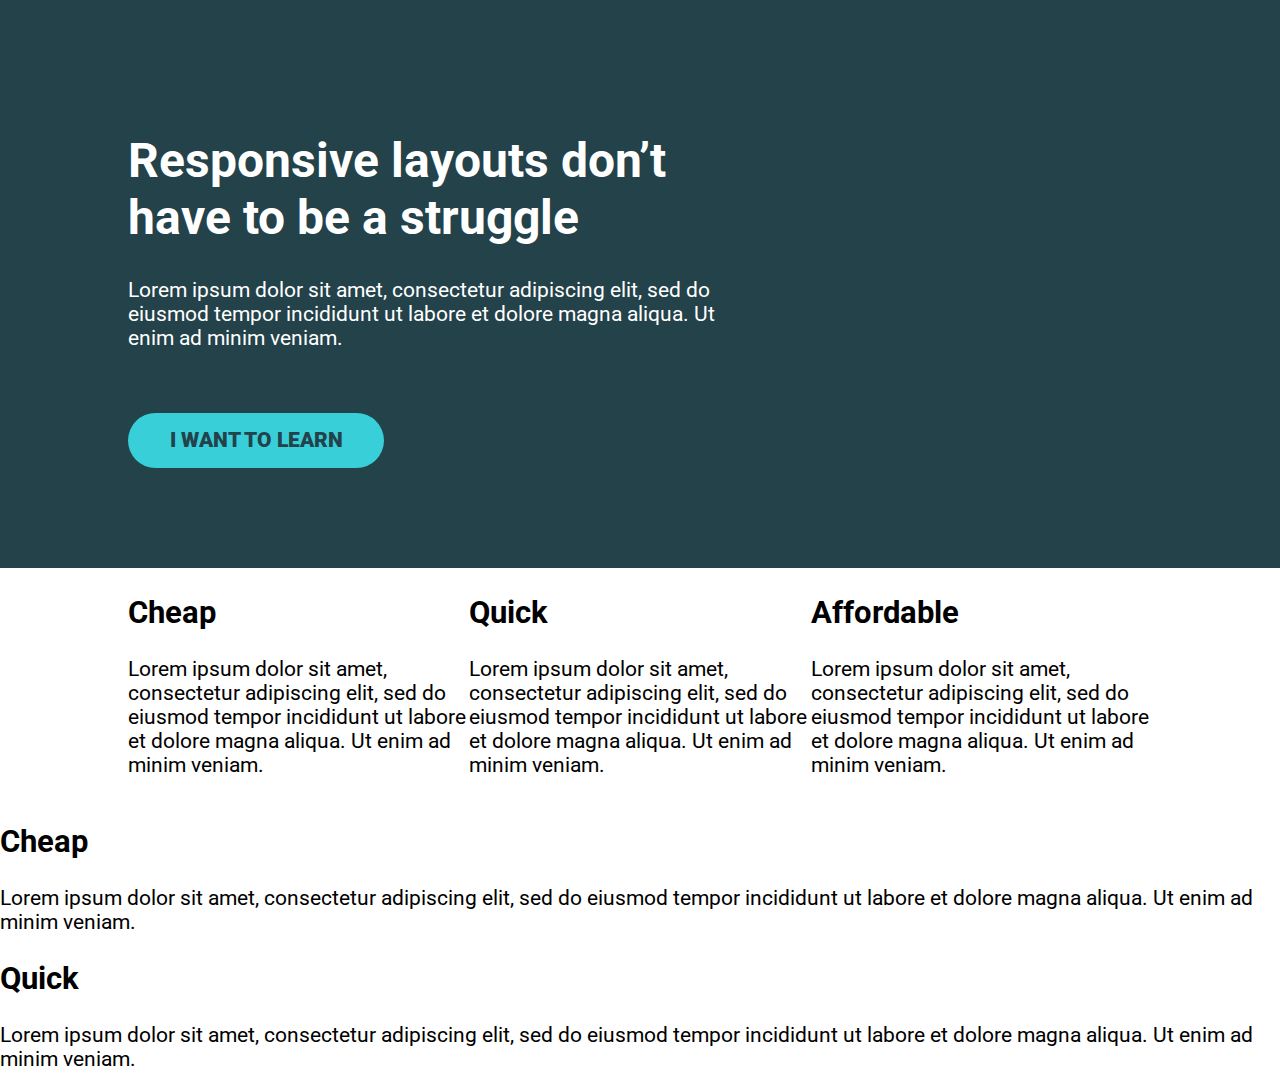
==== flexbox challenge 01/index.html @ cc4d1991 "Flexbox challenge 01 initial files" ====
<!DOCTYPE html>
<html lang="en">
  <head>
    <meta charset="UTF-8" />
    <meta name="viewport" content="width=device-width, initial-scale=1.0" />
    <title>Challenge time!</title>
    <link
      href="https://fonts.googleapis.com/css2?family=Roboto:wght@400;900&display=swap"
      rel="stylesheet"
    />
    <link rel="stylesheet" href="style.css" />
  </head>
  <body>
    <div class="hero">
      <div class="container">
        <div class="hero__text">
          <h1>Responsive layouts don’t have to be a struggle</h1>
          <p>
            Lorem ipsum dolor sit amet, consectetur adipiscing elit, sed do
            eiusmod tempor incididunt ut labore et dolore magna aliqua. Ut enim
            ad minim veniam.
          </p>
          <a href="#" class="btn">I want to learn</a>
        </div>
      </div>
    </div>
    <div class="container">
      <div class="row">
        <div class="col">
          <h2>Cheap</h2>
          <p>
            Lorem ipsum dolor sit amet, consectetur adipiscing elit, sed do
            eiusmod tempor incididunt ut labore et dolore magna aliqua. Ut enim
            ad minim veniam.
          </p>
        </div>
        <div class="col">
          <h2>Quick</h2>
          <p>
            Lorem ipsum dolor sit amet, consectetur adipiscing elit, sed do
            eiusmod tempor incididunt ut labore et dolore magna aliqua. Ut enim
            ad minim veniam.
          </p>
        </div>
        <div class="col">
          <h2>Affordable</h2>
          <p>
            Lorem ipsum dolor sit amet, consectetur adipiscing elit, sed do
            eiusmod tempor incididunt ut labore et dolore magna aliqua. Ut enim
            ad minim veniam.
          </p>
        </div>
      </div>
    </div>

    <div class="col">
      <h2>Cheap</h2>
      <p>
        Lorem ipsum dolor sit amet, consectetur adipiscing elit, sed do eiusmod
        tempor incididunt ut labore et dolore magna aliqua. Ut enim ad minim
        veniam.
      </p>
    </div>
    <div class="col">
      <h2>Quick</h2>
      <p>
        Lorem ipsum dolor sit amet, consectetur adipiscing elit, sed do eiusmod
        tempor incididunt ut labore et dolore magna aliqua. Ut enim ad minim
        veniam.
      </p>
    </div>
  </body>
</html>
---- flexbox challenge 01/style.css ----
/* 
////// For this challenge ///////

- You will have to modify the HTML

- You can add new classes in the HTML
  if you need to

// Requirements
1. The headings in the first row must be
  a different color
2. The two .col at the bottom must go next
  to one another
3. The section at the bottom should have
  a dark background color and a different
  color of text
4. I've removed the "gap" that I created,
  so you'll have to add it back in

   */

*,
*::before,
*::after {
  box-sizing: border-box;
}

body {
  margin: 0;
  font-family: "Roboto", sans-serif;
  font-size: 1.3rem;
}

h1 {
  font-size: 3rem;
}

.container {
  width: 80%;
  max-width: 1100px;
  margin: 0 auto;
}

.row {
  /* display: flex => flex container */
  display: flex;

  /* can't use yet */
  /* gap: 100px; */
}

.col {
  /* these are now flex items */
  width: 100%;
}

.hero {
  padding: 100px 0;
  background-color: #23424a;
  color: #fff;
}

.hero__text {
  width: 60%;
}

.hero p {
  margin-bottom: 3em;
}

.btn {
  display: inline-block;
  text-decoration: none;
  text-transform: uppercase;
  color: #23424a;
  font-weight: 900;
  background-color: #38cfd9;
  padding: 0.75em 2em;
  border-radius: 100px;
}

.btn:hover,
.btn:focus {
  opacity: 0.75;
}
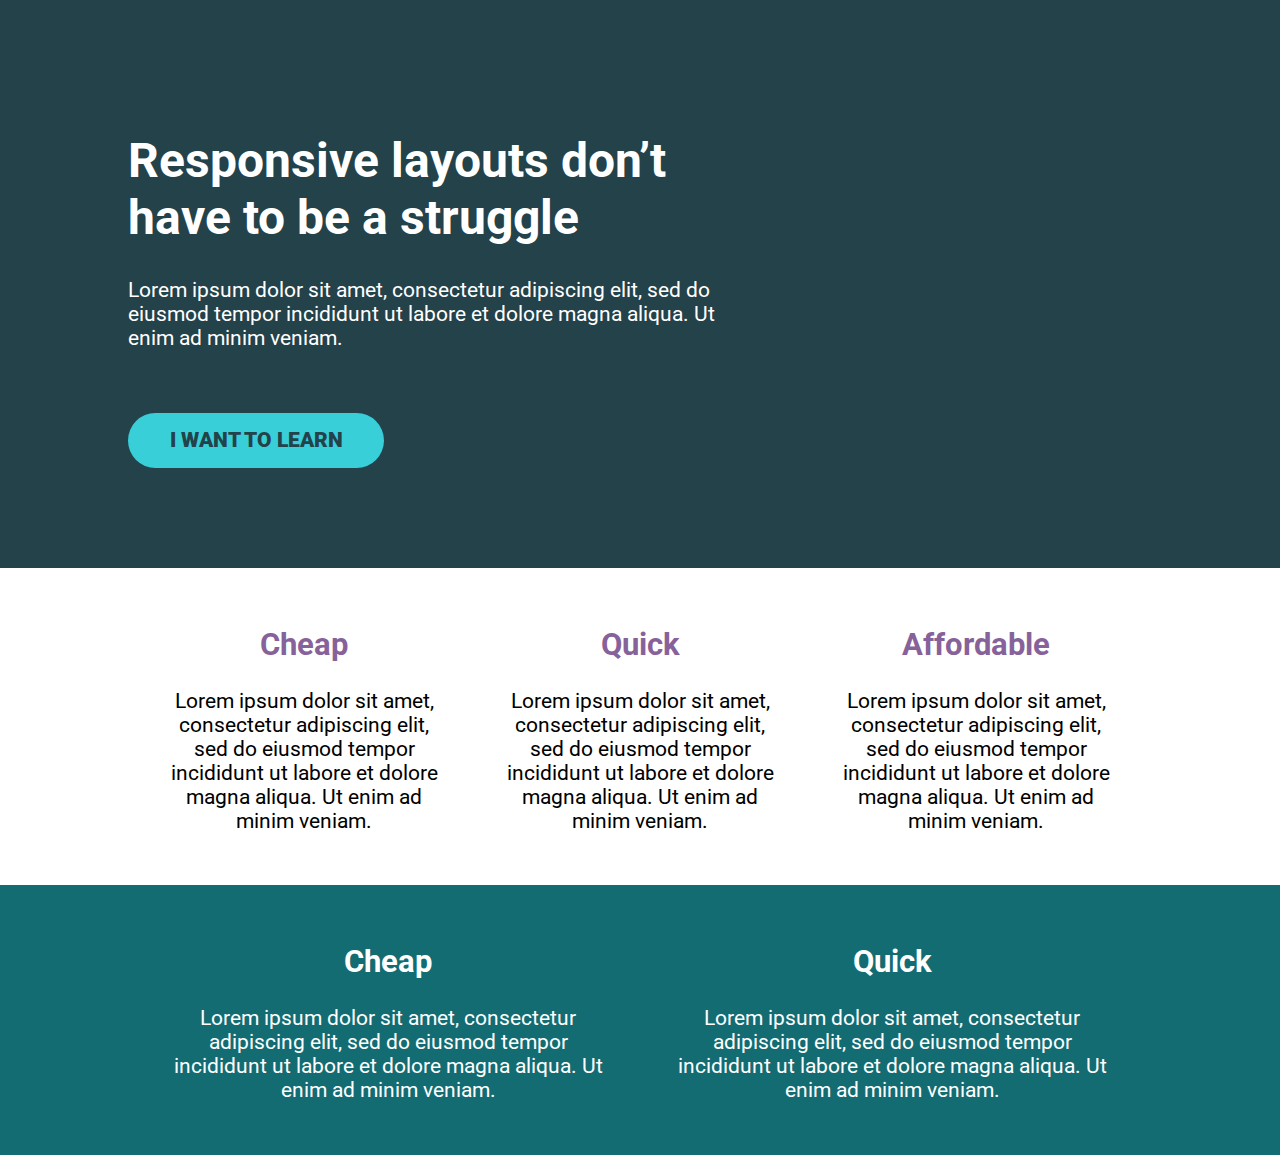
==== commit a6e31a5f: "Flexbox challenge 01 completed" ====
--- a/flexbox challenge 01/index.html
+++ b/flexbox challenge 01/index.html
@@ -24,7 +24,7 @@
         </div>
       </div>
     </div>
-    <div class="container">
+    <div class="primary container">
       <div class="row">
         <div class="col">
           <h2>Cheap</h2>
@@ -52,22 +52,25 @@
         </div>
       </div>
     </div>
-
-    <div class="col">
-      <h2>Cheap</h2>
-      <p>
-        Lorem ipsum dolor sit amet, consectetur adipiscing elit, sed do eiusmod
-        tempor incididunt ut labore et dolore magna aliqua. Ut enim ad minim
-        veniam.
-      </p>
-    </div>
-    <div class="col">
-      <h2>Quick</h2>
-      <p>
-        Lorem ipsum dolor sit amet, consectetur adipiscing elit, sed do eiusmod
-        tempor incididunt ut labore et dolore magna aliqua. Ut enim ad minim
-        veniam.
-      </p>
+    <div class="secondary">
+      <div class="row container">
+        <div class="col">
+          <h2>Cheap</h2>
+          <p>
+            Lorem ipsum dolor sit amet, consectetur adipiscing elit, sed do
+            eiusmod tempor incididunt ut labore et dolore magna aliqua. Ut enim
+            ad minim veniam.
+          </p>
+        </div>
+        <div class="col">
+          <h2>Quick</h2>
+          <p>
+            Lorem ipsum dolor sit amet, consectetur adipiscing elit, sed do
+            eiusmod tempor incididunt ut labore et dolore magna aliqua. Ut enim
+            ad minim veniam.
+          </p>
+        </div>
+      </div>
     </div>
   </body>
 </html>
--- a/flexbox challenge 01/style.css
+++ b/flexbox challenge 01/style.css
@@ -45,13 +45,14 @@
   /* display: flex => flex container */
   display: flex;
 
-  /* can't use yet */
-  /* gap: 100px; */
+  gap: 3rem;
+  padding: 2rem;
 }
 
 .col {
   /* these are now flex items */
   width: 100%;
+  text-align: center;
 }
 
 .hero {
@@ -83,3 +84,12 @@
 .btn:focus {
   opacity: 0.75;
 }
+
+.secondary {
+  background-color: #136c72;
+  color: white;
+}
+
+.primary h2 {
+  color: #87629a;
+}
